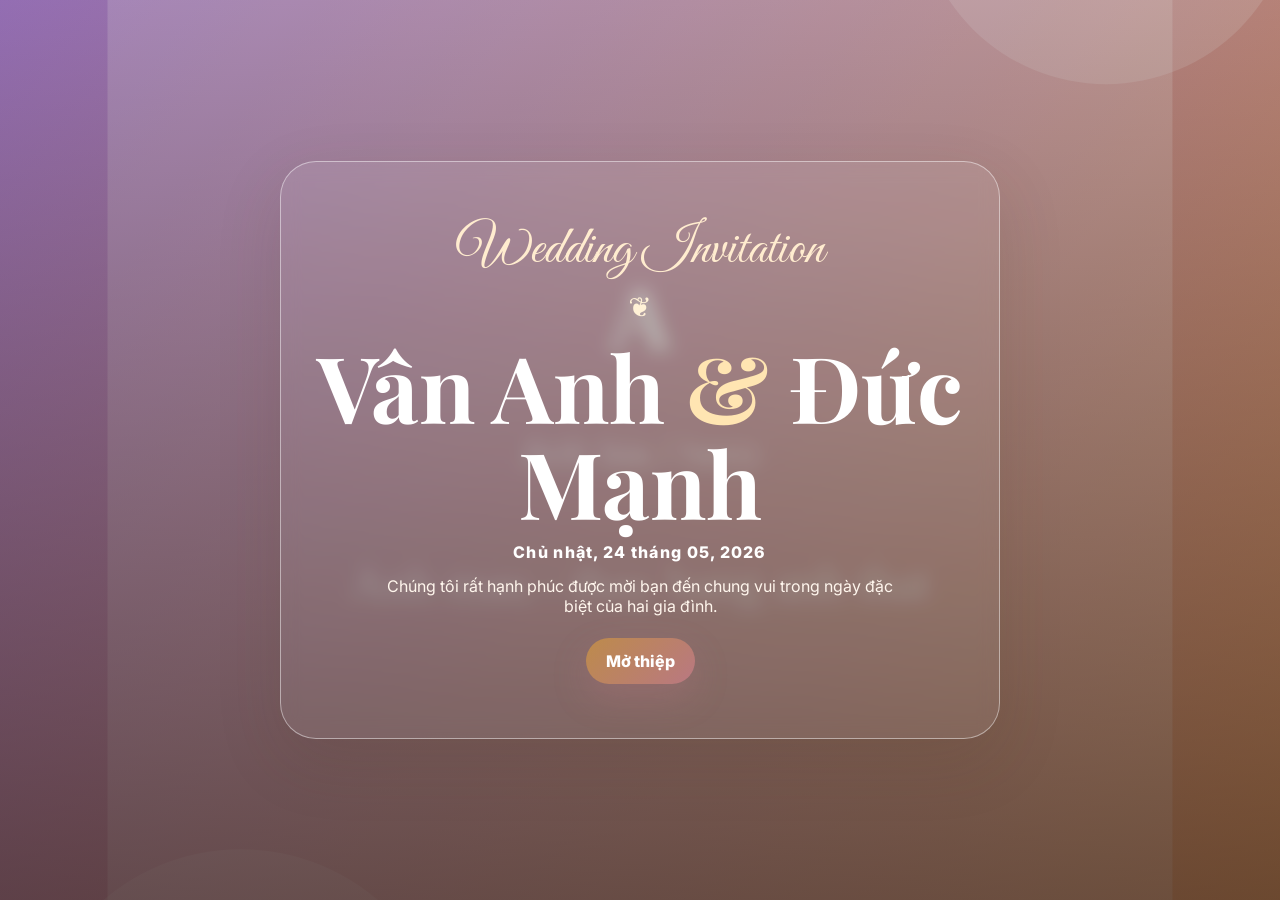
==== index.html @ 6064188f "first commit" ====
<!doctype html>
<html lang="vi">
<head>
  <meta charset="utf-8" />
  <meta name="viewport" content="width=device-width, initial-scale=1" />
  <title id="pageTitle">Thiệp Cưới</title>
  <meta id="pageDescription" name="description" content="Thiệp cưới online" />
  <link rel="stylesheet" href="assets/css/style.css" />
</head>
<body>
  <audio id="bgMusic" loop preload="auto">
    <source src="assets/audio/wedding-theme.wav" type="audio/wav" />
  </audio>

  <section id="cover" class="cover-screen">
    <img id="coverImage" class="cover-image" src="" alt="Ảnh bìa thiệp cưới" />
    <div class="cover-overlay"></div>
    <div class="cover-content">
      <p id="coverEyebrow" class="script-title">Wedding Invitation</p>
      <div class="ornament">❦</div>
      <h1><span id="coverBrideName"></span> <span class="amp">&amp;</span> <span id="coverGroomName"></span></h1>
      <p id="coverDate" class="date"></p>
      <p id="coverDescription" class="guest-line"></p>
      <button id="openInvite" class="primary-btn">Mở thiệp</button>
    </div>
  </section>

  <main id="mainContent" class="main-content hidden">
    <div class="floating-controls">
      <button id="musicToggle" class="round-btn" type="button" aria-label="Bật/tắt nhạc">♫</button>
      <button id="autoScrollToggle" class="round-btn" type="button" aria-label="Tự cuộn trang">⇣</button>
    </div>

    <section id="home" class="section hero panel-card">
      <p id="heroEyebrow" class="eyebrow">Wedding Invitation</p>
      <h2><span id="heroBrideName"></span> <span class="amp-inline">&amp;</span> <span id="heroGroomName"></span></h2>
      <p id="heroDate" class="hero-date"></p>
      <p id="heroDescription" class="hero-desc"></p>
      <div class="countdown">
        <div><strong id="days">0</strong><span>Ngày</span></div>
        <div><strong id="hours">0</strong><span>Giờ</span></div>
        <div><strong id="minutes">0</strong><span>Phút</span></div>
        <div><strong id="seconds">0</strong><span>Giây</span></div>
      </div>
      <a class="outline-btn" href="#story">Xem tiếp</a>
    </section>

    <section id="story" class="section two-col">
      <div class="photo-frame tall">
        <img id="coupleImage" src="" alt="Ảnh cô dâu chú rể" />
      </div>
      <div class="panel-card content-card">
        <p id="storyEyebrow" class="eyebrow"></p>
        <h3 id="storyTitle"></h3>
        <p id="storyIntro"></p>
        <div id="storyList" class="timeline"></div>
      </div>
    </section>

    <section id="invitation" class="section invitation panel-card">
      <p class="eyebrow">Together With Their Families</p>
      <h3>Lễ thành hôn</h3>
      <p>Chúng tôi trân trọng kính mời bạn đến tham dự lễ cưới và chung vui cùng gia đình.</p>
      <div id="eventSelector" class="event-selector"></div>
      <div id="inviteGrid" class="invite-grid"></div>
    </section>

    <section id="event" class="section">
      <div class="section-heading panel-card">
        <p id="eventEyebrow" class="eyebrow"></p>
        <h3 id="eventTitle"></h3>
      </div>
      <div id="eventGrid" class="event-grid"></div>
    </section>

    <section id="album" class="section">
      <div class="section-heading panel-card">
        <p id="albumEyebrow" class="eyebrow"></p>
        <h3 id="albumTitle"></h3>
      </div>
      <div id="albumGrid" class="album-grid"></div>
    </section>

    <section id="gift" class="section two-col reverse">
      <div class="panel-card content-card">
        <p id="giftEyebrow" class="eyebrow"></p>
        <h3 id="giftTitle"></h3>
        <p>Sự hiện diện và lời chúc của bạn là món quà quý giá nhất đối với chúng tôi.</p>
        <div id="bankBox" class="bank-box">
          <h4 id="bankTitle"></h4>
          <p><b>Ngân hàng:</b> <span id="bankName"></span></p>
          <p><b>Chủ tài khoản:</b> <span id="bankOwner"></span></p>
          <p><b>Số tài khoản:</b> <span id="bankAccount"></span></p>
          <button id="copyBank" class="primary-btn" type="button">Copy số tài khoản</button>
          <p id="copyMessage" class="small-message"></p>
        </div>
      </div>
      <div class="photo-frame">
        <img id="giftImage" src="" alt="Ảnh lời chúc" />
      </div>
    </section>

    <section id="rsvp" class="section">
      <div class="section-heading panel-card">
        <p class="eyebrow">RSVP</p>
        <h3>Xác nhận tham dự</h3>
      </div>
      <div class="rsvp-layout">
        <form id="rsvpForm" class="panel-card rsvp-form">
          <label>Họ tên<input name="name" required placeholder="Nhập tên của bạn" /></label>
          <label>Số khách<input name="guests" type="number" min="1" value="1" required /></label>
          <label>Bạn sẽ tham dự?
            <select name="status">
              <option value="Có tham dự">Có tham dự</option>
              <option value="Chưa chắc">Chưa chắc</option>
              <option value="Không tham dự">Không tham dự</option>
            </select>
          </label>
          <label>Lời chúc<textarea name="message" rows="4" placeholder="Gửi lời chúc đến cô dâu chú rể"></textarea></label>
          <button class="primary-btn" type="submit">Gửi xác nhận</button>
        </form>
        <div class="panel-card guest-box">
          <h4>Danh sách xác nhận local</h4>
          <ul id="guestList"></ul>
          <div class="button-row">
            <button id="exportRsvp" type="button" class="outline-btn">Tải RSVP JSON</button>
            <button id="clearRsvp" type="button" class="danger-btn">Xóa dữ liệu</button>
          </div>
        </div>
      </div>
    </section>

    <section id="thanks" class="section thanks">
      <div class="panel-card thanks-card">
        <img id="thanksImage" src="" alt="Ảnh cảm ơn" />
        <p class="eyebrow">Thank You</p>
        <h3 id="thanksTitle"></h3>
        <p id="thanksMessage"></p>
      </div>
    </section>
  </main>

  <dialog id="lightbox">
    <button id="closeLightbox" class="close-btn" type="button" aria-label="Đóng ảnh lớn">×</button>
    <img id="lightboxImage" alt="Ảnh xem lớn" />
  </dialog>

  <script src="assets/js/config.js"></script>
  <script src="assets/js/config-utils.js"></script>
  <script src="assets/js/app.js"></script>
</body>
</html>
---- assets/css/style.css ----
@import url("https://fonts.googleapis.com/css2?family=Great+Vibes&family=Playfair+Display:wght@500;600;700&family=Inter:wght@400;500;700;800&display=swap");

:root {
  --bg: #faf5ef;
  --paper: rgba(255, 252, 248, 0.86);
  --paper-strong: #fffdf9;
  --text: #4d362a;
  --muted: #8d6f60;
  --gold: #bd8b4b;
  --rose: #b97882;
  --border: rgba(189, 139, 75, 0.25);
  --shadow: 0 22px 66px rgba(79, 51, 34, 0.13);
}

* { box-sizing: border-box; }
html { scroll-behavior: smooth; }
body {
  margin: 0;
  font-family: Inter, system-ui, sans-serif;
  color: var(--text);
  background:
    linear-gradient(rgba(255, 250, 244, 0.4), rgba(255, 250, 244, 0.6)),
    url("../images/backgrounds/background1.svg") center / cover fixed no-repeat,
    var(--bg);
}
a { text-decoration: none; }
img { display: block; width: 100%; }
button, input, select, textarea { font: inherit; }
button { cursor: pointer; }
.hidden { display: none !important; }

.cover-screen {
  min-height: 100vh;
  position: relative;
  display: grid;
  place-items: center;
  overflow: hidden;
}
.cover-image {
  position: absolute;
  inset: 0;
  height: 100%;
  object-fit: cover;
  transform: scale(1.04);
}
.cover-overlay {
  position: absolute;
  inset: 0;
  background: linear-gradient(180deg, rgba(42, 24, 18, 0.18), rgba(42, 24, 18, 0.66));
}
.cover-content {
  position: relative;
  z-index: 2;
  width: min(720px, calc(100% - 32px));
  padding: 54px 28px;
  text-align: center;
  color: #fff;
  border: 1px solid rgba(255, 255, 255, 0.46);
  border-radius: 36px;
  background: rgba(255, 255, 255, 0.08);
  backdrop-filter: blur(9px);
  box-shadow: var(--shadow);
}
.script-title {
  font-family: "Great Vibes", cursive;
  font-size: clamp(34px, 7vw, 54px);
  margin: 0;
  color: #ffeccf;
}
.ornament { font-size: 28px; margin: 6px 0 14px; color: #fff1d6; }
.cover-content h1 {
  font-family: "Playfair Display", serif;
  font-size: clamp(42px, 9vw, 92px);
  line-height: 1.04;
  margin: 0 0 12px;
}
.cover-content h1 .amp, .hero h2 .amp-inline { color: #ffe5b2; }
.date { margin: 0 0 14px; font-weight: 800; letter-spacing: 0.08em; }
.guest-line { max-width: 520px; margin: 0 auto 22px; color: #fff6ed; }

.main-content { position: relative; padding-bottom: 40px; }
.section {
  position: relative;
  z-index: 1;
  width: min(1120px, calc(100% - 30px));
  margin: 0 auto;
  padding: 52px 0;
}
.panel-card {
  background: var(--paper);
  border: 1px solid var(--border);
  border-radius: 34px;
  box-shadow: var(--shadow);
  backdrop-filter: blur(6px);
}
.hero {
  margin-top: 22px;
  padding: 80px 30px;
  text-align: center;
  background:
    linear-gradient(rgba(255, 252, 248, 0.91), rgba(255, 252, 248, 0.87)),
    url("../images/backgrounds/section-wave.svg") center / cover no-repeat;
}
.eyebrow {
  margin: 0 0 10px;
  color: var(--gold);
  font-weight: 800;
  letter-spacing: 0.16em;
  text-transform: uppercase;
  font-size: 12px;
}
.hero h2, .content-card h3, .invitation h3, .section-heading h3, .thanks-card h3 {
  font-family: "Playfair Display", serif;
  font-size: clamp(34px, 6vw, 72px);
  line-height: 1.06;
  margin: 0 0 16px;
}
.hero h2 .amp-inline { color: var(--rose); }
.hero-date { font-weight: 800; letter-spacing: 0.14em; margin: 0 0 10px; }
.hero-desc { max-width: 720px; margin: 0 auto 24px; color: var(--muted); font-size: 18px; }
.countdown {
  display: grid;
  grid-template-columns: repeat(4, 1fr);
  gap: 12px;
  max-width: 720px;
  margin: 0 auto 22px;
}
.countdown div {
  border-radius: 22px;
  background: var(--paper-strong);
  padding: 18px 10px;
  border: 1px solid var(--border);
}
.countdown strong { display: block; font-size: 34px; color: var(--rose); }
.countdown span { font-size: 12px; font-weight: 800; color: var(--muted); letter-spacing: 0.08em; }

.primary-btn, .outline-btn, .danger-btn, .round-btn {
  border: 0;
  border-radius: 999px;
  padding: 13px 20px;
  font-weight: 800;
  display: inline-flex;
  align-items: center;
  justify-content: center;
  transition: transform 0.18s ease, box-shadow 0.18s ease, background 0.18s ease;
  color: inherit;
}
.primary-btn {
  background: linear-gradient(135deg, var(--gold), var(--rose));
  color: #fff;
  box-shadow: 0 14px 34px rgba(185, 120, 130, 0.28);
}
.outline-btn { background: #fff; border: 1px solid var(--border); color: var(--text); }
.danger-btn { background: #8f2041; color: #fff; }
.primary-btn:hover, .outline-btn:hover, .danger-btn:hover, .round-btn:hover { transform: translateY(-2px); }

.floating-controls {
  position: fixed;
  right: 18px;
  bottom: 22px;
  z-index: 20;
  display: grid;
  gap: 10px;
}
.round-btn {
  width: 52px;
  height: 52px;
  padding: 0;
  background: rgba(255, 255, 255, 0.92);
  border: 1px solid var(--border);
  box-shadow: var(--shadow);
  font-size: 22px;
  color: var(--text);
}
.round-btn.active { background: linear-gradient(135deg, var(--gold), var(--rose)); color: white; }

.two-col {
  display: grid;
  grid-template-columns: 1fr 1fr;
  gap: 24px;
  align-items: center;
}
.two-col.reverse .photo-frame { order: 2; }
.two-col.reverse .content-card { order: 1; }
.photo-frame img {
  border-radius: 32px;
  box-shadow: var(--shadow);
}
.photo-frame.tall img { min-height: 640px; object-fit: cover; }
.content-card { padding: 34px; }
.content-card p { color: var(--muted); }
.timeline { display: grid; gap: 12px; margin-top: 18px; }
.timeline article {
  display: grid;
  grid-template-columns: 70px 1fr;
  gap: 10px;
  align-items: start;
  padding: 14px 16px;
  border-radius: 20px;
  background: rgba(255, 255, 255, 0.56);
  border: 1px solid var(--border);
}
.timeline span { color: var(--rose); font-weight: 900; }

.invitation {
  padding: 36px;
  text-align: center;
}
.event-selector {
  display: flex;
  flex-wrap: wrap;
  justify-content: center;
  gap: 10px;
  margin-top: 20px;
}
.event-selector-btn {
  border: 1px solid var(--border);
  border-radius: 999px;
  padding: 11px 18px;
  background: rgba(255, 255, 255, 0.72);
  color: var(--text);
  font-weight: 800;
  transition: transform 0.18s ease, box-shadow 0.18s ease, background 0.18s ease, color 0.18s ease;
}
.event-selector-btn.active {
  background: linear-gradient(135deg, var(--gold), var(--rose));
  color: #fff;
  box-shadow: 0 14px 34px rgba(185, 120, 130, 0.22);
}
.event-selector-btn:hover { transform: translateY(-2px); }
.invite-grid {
  display: grid;
  grid-template-columns: 1fr 1fr;
  gap: 14px;
  margin-top: 20px;
}
.invite-grid > div {
  padding: 18px;
  border-radius: 24px;
  background: rgba(255, 255, 255, 0.56);
  border: 1px solid var(--border);
}
.invite-grid span {
  display: block;
  color: var(--gold);
  font-size: 12px;
  text-transform: uppercase;
  font-weight: 800;
  letter-spacing: 0.12em;
  margin-bottom: 8px;
}
.section-heading {
  max-width: 760px;
  margin: 0 auto 20px;
  padding: 32px;
  text-align: center;
}

.event-grid {
  display: grid;
  grid-template-columns: 1fr;
  gap: 18px;
  max-width: 760px;
  margin: 0 auto;
}
.event-card {
  overflow: hidden;
  border-radius: 30px;
  background: var(--paper);
  border: 1px solid var(--border);
  box-shadow: var(--shadow);
}
.event-card img { aspect-ratio: 4 / 3; object-fit: cover; }
.event-card > div { padding: 20px; }
.badge {
  display: inline-flex;
  padding: 6px 12px;
  border-radius: 999px;
  background: rgba(189, 139, 75, 0.12);
  color: var(--gold);
  font-weight: 800;
  font-size: 12px;
  margin-bottom: 10px;
}
.event-card h4, .guest-box h4 {
  font-size: 26px;
  font-family: "Playfair Display", serif;
  margin: 0 0 12px;
}

.album-grid {
  display: grid;
  grid-template-columns: 1fr 1fr 1fr;
  grid-auto-rows: 250px;
  gap: 14px;
}
.album-item {
  border: 0;
  padding: 0;
  overflow: hidden;
  border-radius: 28px;
  box-shadow: var(--shadow);
  background: transparent;
}
.album-item img {
  height: 100%;
  object-fit: cover;
  transition: transform 0.25s ease;
}
.album-item:hover img { transform: scale(1.06); }
.album-item.portrait { grid-row: span 2; }
.album-item.landscape { grid-column: span 2; }
.album-item.tall { grid-row: span 2; }

.bank-box {
  padding: 20px;
  border-radius: 24px;
  background: rgba(255, 255, 255, 0.58);
  border: 1px solid var(--border);
}
.small-message { min-height: 20px; color: var(--rose); font-weight: 800; }

.rsvp-layout {
  display: grid;
  grid-template-columns: 1fr 1fr;
  gap: 18px;
}
.rsvp-form, .guest-box { padding: 28px; }
.rsvp-form { display: grid; gap: 14px; text-align: left; }
.rsvp-form label { display: grid; gap: 8px; font-weight: 800; }
input, select, textarea {
  width: 100%;
  border: 1px solid var(--border);
  border-radius: 16px;
  padding: 13px 14px;
  background: #fff;
  color: var(--text);
  outline: none;
}
textarea { resize: vertical; }
input:focus, select:focus, textarea:focus {
  border-color: var(--gold);
  box-shadow: 0 0 0 4px rgba(189, 139, 75, 0.12);
}
.button-row { display: flex; gap: 10px; flex-wrap: wrap; margin-top: 14px; }
#guestList { padding-left: 18px; max-height: 300px; overflow: auto; }
#guestList li { margin-bottom: 10px; }

.thanks-card {
  padding: 28px;
  max-width: 780px;
  margin: 0 auto;
  text-align: center;
}
.thanks-card img {
  max-width: 520px;
  margin: 0 auto 20px;
  border-radius: 28px;
  box-shadow: var(--shadow);
}

dialog {
  border: 0;
  border-radius: 28px;
  padding: 12px;
  width: min(920px, calc(100% - 24px));
  background: rgba(255, 252, 248, 0.96);
}
dialog::backdrop { background: rgba(40, 23, 18, 0.8); }
.close-btn {
  position: absolute;
  top: 16px;
  right: 16px;
  width: 44px;
  height: 44px;
  border: 0;
  border-radius: 50%;
  background: #fff;
  box-shadow: var(--shadow);
  font-size: 28px;
  line-height: 1;
}
#lightboxImage { max-height: 82vh; border-radius: 20px; object-fit: contain; }

@media (max-width: 900px) {
  .countdown, .event-grid, .rsvp-layout, .invite-grid, .two-col { grid-template-columns: 1fr; }
  .album-grid { grid-template-columns: 1fr 1fr; grid-auto-rows: 180px; }
  .album-item.landscape { grid-column: span 1; }
}
@media (max-width: 640px) {
  .cover-content { padding: 40px 20px; }
  .section { width: min(1120px, calc(100% - 18px)); padding: 34px 0; }
  .hero { padding: 52px 18px; }
  .content-card, .rsvp-form, .guest-box, .section-heading, .invitation { padding: 22px; }
  .countdown { grid-template-columns: 1fr 1fr; }
  .album-grid { grid-template-columns: 1fr; grid-auto-rows: 220px; }
  .album-item.portrait, .album-item.tall, .album-item.landscape { grid-row: span 1; grid-column: span 1; }
  .floating-controls { right: 10px; bottom: 14px; }
}

.timeline strong { display:block; margin-bottom:4px; font-size:16px; color: var(--text); }
.bank-box h4 { margin: 0 0 14px; font-family: "Playfair Display", serif; font-size: 26px; }
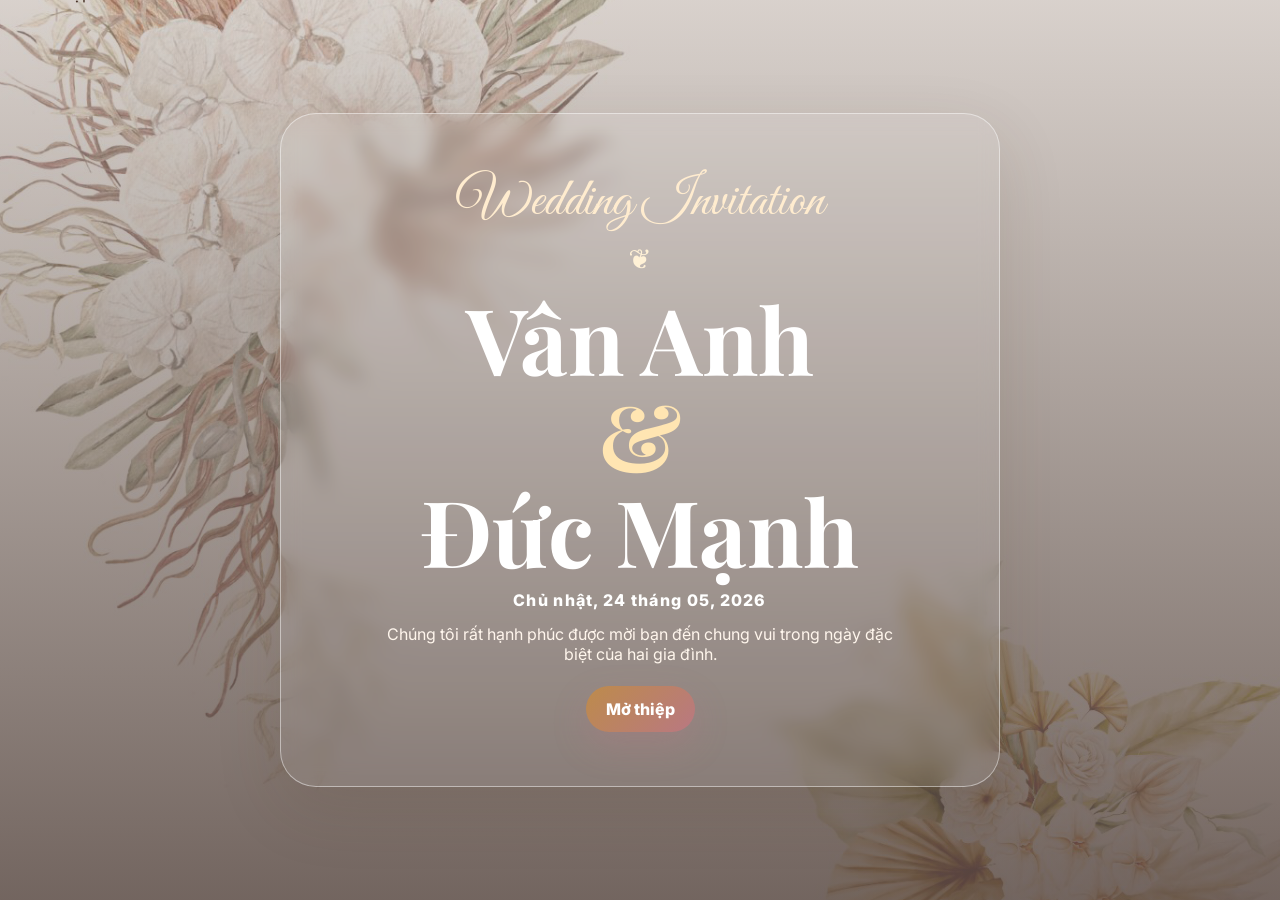
==== commit 78422ab0: "fix UI, remove image not in use" ====
--- a/index.html
+++ b/index.html
@@ -18,7 +18,11 @@
     <div class="cover-content">
       <p id="coverEyebrow" class="script-title">Wedding Invitation</p>
       <div class="ornament">❦</div>
-      <h1><span id="coverBrideName"></span> <span class="amp">&amp;</span> <span id="coverGroomName"></span></h1>
+      <h1 class="cover-names">
+        <span id="coverBrideName"></span>
+        <span class="amp">&amp;</span>
+        <span id="coverGroomName"></span>
+      </h1>
       <p id="coverDate" class="date"></p>
       <p id="coverDescription" class="guest-line"></p>
       <button id="openInvite" class="primary-btn">Mở thiệp</button>
--- a/assets/css/style.css
+++ b/assets/css/style.css
@@ -29,6 +29,9 @@
 button { cursor: pointer; }
 .hidden { display: none !important; }
 
+.cover-names span {
+  display: block;
+}
 .cover-screen {
   min-height: 100vh;
   position: relative;
@@ -98,7 +101,7 @@
   padding: 80px 30px;
   text-align: center;
   background:
-    linear-gradient(rgba(255, 252, 248, 0.91), rgba(255, 252, 248, 0.87)),
+    linear-gradient(rgba(255, 252, 248, 0.5), rgba(255, 252, 248, 0.7)),
     url("../images/backgrounds/section-wave.svg") center / cover no-repeat;
 }
 .eyebrow {
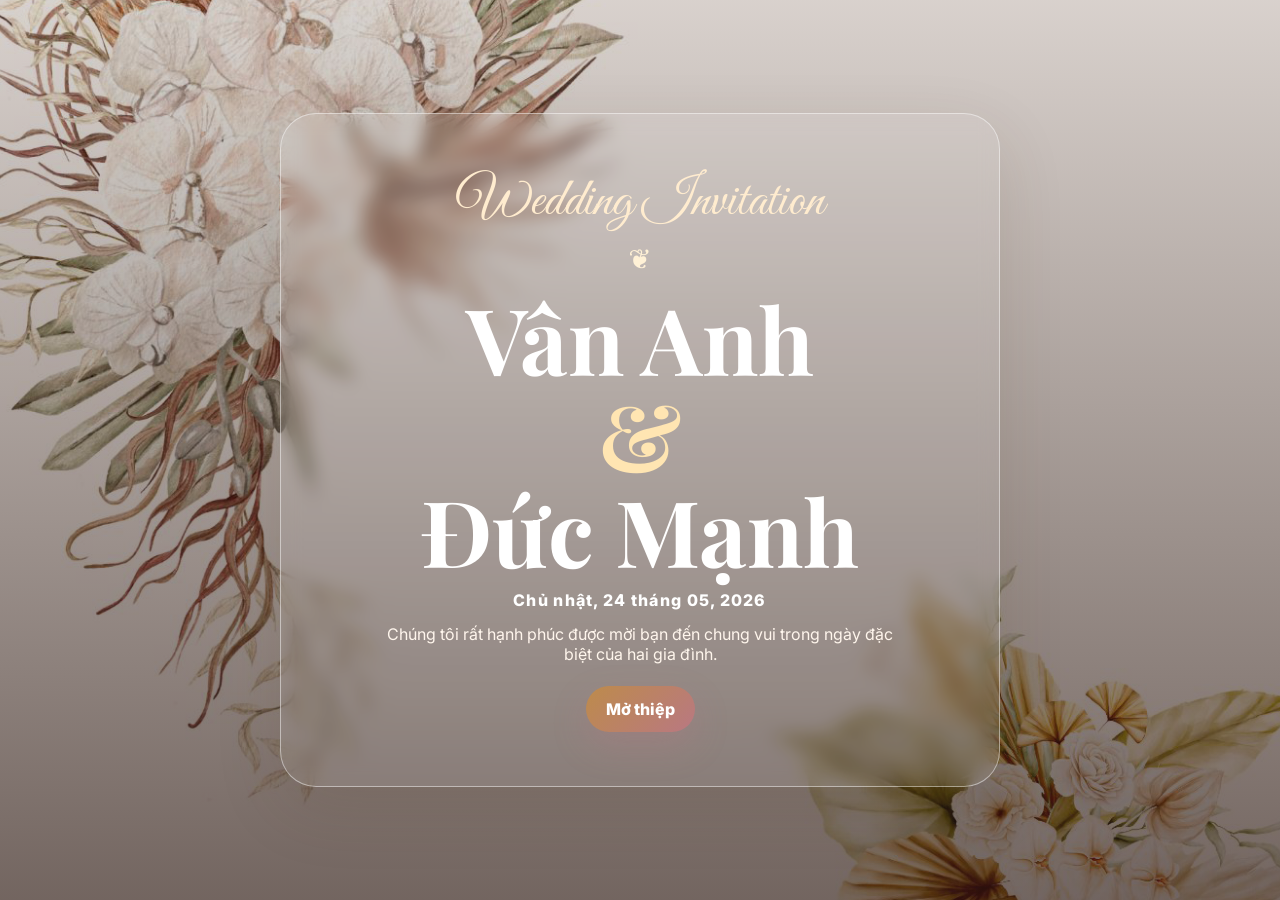
==== commit 743891d3: "final 1: fix UI show timelapse, show image, remove story" ====
--- a/index.html
+++ b/index.html
@@ -9,7 +9,7 @@
 </head>
 <body>
   <audio id="bgMusic" loop preload="auto">
-    <source src="assets/audio/wedding-theme.wav" type="audio/wav" />
+    <source src="assets/audio/Bruno Mars - Marry You (Official Lyric Video).mp3" type="audio/mpeg" />
   </audio>
 
   <section id="cover" class="cover-screen">
@@ -53,20 +53,14 @@
       <div class="photo-frame tall">
         <img id="coupleImage" src="" alt="Ảnh cô dâu chú rể" />
       </div>
-      <div class="panel-card content-card">
-        <p id="storyEyebrow" class="eyebrow"></p>
-        <h3 id="storyTitle"></h3>
-        <p id="storyIntro"></p>
-        <div id="storyList" class="timeline"></div>
+      <div id="invitation" class="panel-card content-card invitation-side">
+        <p class="eyebrow">Together With Their Families</p>
+        <h3>Lễ thành hôn</h3>
+        <p>Chúng tôi trân trọng kính mời bạn đến tham dự lễ cưới và chung vui cùng gia đình.</p>
+
+        <div id="eventSelector" class="event-selector"></div>
+        <div id="inviteGrid" class="invite-grid"></div>
       </div>
-    </section>
-
-    <section id="invitation" class="section invitation panel-card">
-      <p class="eyebrow">Together With Their Families</p>
-      <h3>Lễ thành hôn</h3>
-      <p>Chúng tôi trân trọng kính mời bạn đến tham dự lễ cưới và chung vui cùng gia đình.</p>
-      <div id="eventSelector" class="event-selector"></div>
-      <div id="inviteGrid" class="invite-grid"></div>
     </section>
 
     <section id="event" class="section">
@@ -136,7 +130,6 @@
 
     <section id="thanks" class="section thanks">
       <div class="panel-card thanks-card">
-        <img id="thanksImage" src="" alt="Ảnh cảm ơn" />
         <p class="eyebrow">Thank You</p>
         <h3 id="thanksTitle"></h3>
         <p id="thanksMessage"></p>
@@ -150,7 +143,6 @@
   </dialog>
 
   <script src="assets/js/config.js"></script>
-  <script src="assets/js/config-utils.js"></script>
   <script src="assets/js/app.js"></script>
 </body>
 </html>
--- a/assets/css/style.css
+++ b/assets/css/style.css
@@ -181,13 +181,33 @@
   display: grid;
   grid-template-columns: 1fr 1fr;
   gap: 24px;
-  align-items: center;
+  align-items: stretch;
 }
 .two-col.reverse .photo-frame { order: 2; }
 .two-col.reverse .content-card { order: 1; }
 .photo-frame img {
   border-radius: 32px;
   box-shadow: var(--shadow);
+}
+#story {
+  align-items: stretch;
+}
+
+#story .photo-frame,
+#story .invitation-side {
+  min-height: 640px;
+}
+
+#story .photo-frame img {
+  height: 100%;
+  min-height: 640px;
+  object-fit: cover;
+}
+
+#story .invitation-side {
+  display: flex;
+  flex-direction: column;
+  justify-content: center;
 }
 .photo-frame.tall img { min-height: 640px; object-fit: cover; }
 .content-card { padding: 34px; }
@@ -209,6 +229,18 @@
   padding: 36px;
   text-align: center;
 }
+.invitation-side {
+  text-align: center;
+}
+
+.invitation-side .event-selector {
+  justify-content: center;
+}
+
+.invitation-side .invite-grid {
+  grid-template-columns: 1fr;
+}
+
 .event-selector {
   display: flex;
   flex-wrap: wrap;
@@ -293,10 +325,12 @@
 
 .album-grid {
   display: grid;
-  grid-template-columns: 1fr 1fr 1fr;
-  grid-auto-rows: 250px;
+  grid-template-columns: 1fr 1.5fr;
+  grid-auto-rows: 280px;
   gap: 14px;
-}
+  grid-auto-flow: dense;
+}
+
 .album-item {
   border: 0;
   padding: 0;
@@ -305,15 +339,69 @@
   box-shadow: var(--shadow);
   background: transparent;
 }
+
 .album-item img {
+  width: 100%;
   height: 100%;
   object-fit: cover;
   transition: transform 0.25s ease;
 }
-.album-item:hover img { transform: scale(1.06); }
-.album-item.portrait { grid-row: span 2; }
-.album-item.landscape { grid-column: span 2; }
-.album-item.tall { grid-row: span 2; }
+
+.album-item:hover img {
+  transform: scale(1.06);
+}
+
+.album-item:nth-child(6n + 1) {
+  grid-column: 1;
+  grid-row: span 2;
+}
+
+.album-item:nth-child(6n + 2) {
+  grid-column: 2;
+  grid-row: span 1;
+}
+
+.album-item:nth-child(6n + 3) {
+  grid-column: 2;
+  grid-row: span 1;
+}
+
+.album-item:nth-child(6n + 4) {
+  grid-column: 1;
+  grid-row: span 1;
+}
+
+.album-item:nth-child(6n + 5) {
+  grid-column: 1;
+  grid-row: span 1;
+}
+
+.album-item:nth-child(6n + 6) {
+  grid-column: 2;
+  grid-row: span 2;
+}
+
+@media (max-width: 640px) {
+  .album-grid {
+    grid-template-columns: 1fr;
+    grid-auto-rows: auto;
+  }
+
+  .album-item:nth-child(n) {
+    grid-column: auto;
+    grid-row: auto;
+  }
+
+  .album-item {
+    aspect-ratio: 2 / 3;
+  }
+
+  .album-item img {
+    width: 100%;
+    height: 100%;
+    object-fit: cover;
+  }
+}
 
 .bank-box {
   padding: 20px;
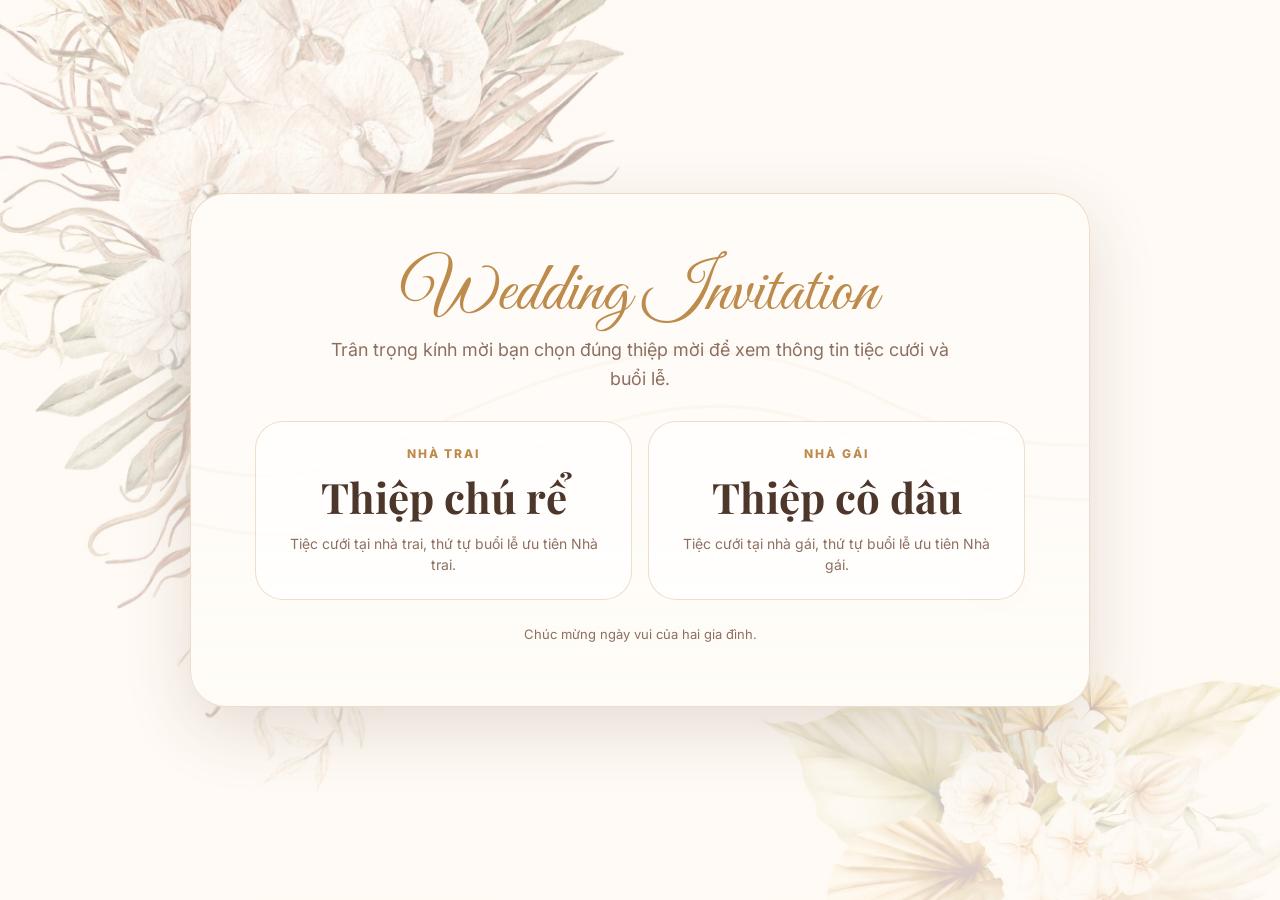
==== commit 4cd2bd7a: "using shared resource for bride and groom" ====
--- a/index.html
+++ b/index.html
@@ -1,148 +1,179 @@
 <!doctype html>
 <html lang="vi">
 <head>
+  <link rel="icon" type="image/png" href="assets/images/icon/heart.png">
   <meta charset="utf-8" />
   <meta name="viewport" content="width=device-width, initial-scale=1" />
-  <title id="pageTitle">Thiệp Cưới</title>
-  <meta id="pageDescription" name="description" content="Thiệp cưới online" />
-  <link rel="stylesheet" href="assets/css/style.css" />
+  <title>Thiệp Cưới - Đức Mạnh & Vân Anh</title>
+  <meta name="description" content="Chọn thiệp cưới Nhà trai hoặc Nhà gái." />
+  <link rel="icon" type="image/png" href="assets/images/favicon.png?v=20260509e" />
+  <style>
+    @import url("https://fonts.googleapis.com/css2?family=Great+Vibes&family=Playfair+Display:wght@600;700&family=Inter:wght@400;600;800&display=swap");
+
+    :root {
+      --paper: rgba(255, 252, 248, 0.9);
+      --text: #4d362a;
+      --muted: #8d6f60;
+      --gold: #bd8b4b;
+      --rose: #b97882;
+      --border: rgba(189, 139, 75, 0.28);
+      --shadow: 0 22px 66px rgba(79, 51, 34, 0.15);
+    }
+
+    * {
+      box-sizing: border-box;
+    }
+
+    body {
+      margin: 0;
+      min-height: 100vh;
+      font-family: Inter, system-ui, sans-serif;
+      color: var(--text);
+      display: grid;
+      place-items: center;
+      padding: 24px;
+      background:
+        linear-gradient(rgba(255, 250, 244, 0.58), rgba(255, 250, 244, 0.82)),
+        url("assets/images/backgrounds/background1.svg") center / cover fixed no-repeat,
+        #faf5ef;
+    }
+
+    .shell {
+      width: min(900px, 100%);
+      text-align: center;
+      background:
+        linear-gradient(rgba(255, 252, 248, 0.86), rgba(255, 252, 248, 0.92)),
+        url("assets/images/backgrounds/section-wave.svg") center / cover no-repeat;
+      border: 1px solid var(--border);
+      border-radius: 36px;
+      padding: clamp(32px, 6vw, 64px);
+      box-shadow: var(--shadow);
+      backdrop-filter: blur(8px);
+    }
+
+    .script {
+      font-family: "Great Vibes", cursive;
+      font-size: clamp(38px, 8vw, 70px);
+      color: var(--gold);
+      margin: 0 0 8px;
+      line-height: 1;
+    }
+
+    h1 {
+      font-family: "Playfair Display", Georgia, serif;
+      font-size: clamp(42px, 9vw, 88px);
+      line-height: 1.04;
+      margin: 0 0 16px;
+      color: var(--text);
+    }
+
+    .amp {
+      color: var(--rose);
+    }
+
+    .desc {
+      margin: 0 auto 28px;
+      max-width: 650px;
+      color: var(--muted);
+      font-size: 18px;
+      line-height: 1.6;
+    }
+
+    .actions {
+      display: grid;
+      grid-template-columns: 1fr 1fr;
+      gap: 16px;
+      margin-top: 26px;
+    }
+
+    .card-link {
+      display: grid;
+      gap: 8px;
+      align-content: center;
+      min-height: 150px;
+      text-decoration: none;
+      color: var(--text);
+      background: rgba(255, 255, 255, 0.72);
+      border: 1px solid var(--border);
+      border-radius: 28px;
+      padding: 24px;
+      transition: transform 0.18s ease, box-shadow 0.18s ease, background 0.18s ease;
+    }
+
+    .card-link:hover {
+      transform: translateY(-3px);
+      box-shadow: 0 18px 42px rgba(79, 51, 34, 0.14);
+      background: rgba(255, 255, 255, 0.92);
+    }
+
+    .label {
+      font-size: 12px;
+      color: var(--gold);
+      text-transform: uppercase;
+      letter-spacing: 0.16em;
+      font-weight: 800;
+    }
+
+    .title {
+      font-family: "Playfair Display", Georgia, serif;
+      font-size: clamp(28px, 4vw, 42px);
+      font-weight: 700;
+    }
+
+    .hint {
+      color: var(--muted);
+      font-size: 14px;
+      line-height: 1.5;
+    }
+
+    footer {
+      margin-top: 26px;
+      color: var(--muted);
+      font-size: 13px;
+    }
+
+    @media (max-width: 680px) {
+      body {
+        padding: 14px;
+      }
+
+      .shell {
+        padding: 34px 18px;
+        border-radius: 28px;
+      }
+
+      .actions {
+        grid-template-columns: 1fr;
+      }
+
+      .card-link {
+        min-height: 128px;
+      }
+    }
+  </style>
 </head>
 <body>
-  <audio id="bgMusic" loop preload="auto">
-    <source src="assets/audio/Bruno Mars - Marry You (Official Lyric Video).mp3" type="audio/mpeg" />
-  </audio>
+  <main class="shell">
+    <p class="script">Wedding Invitation</p>
+    <p class="desc">
+      Trân trọng kính mời bạn chọn đúng thiệp mời để xem thông tin tiệc cưới và buổi lễ.
+    </p>
 
-  <section id="cover" class="cover-screen">
-    <img id="coverImage" class="cover-image" src="" alt="Ảnh bìa thiệp cưới" />
-    <div class="cover-overlay"></div>
-    <div class="cover-content">
-      <p id="coverEyebrow" class="script-title">Wedding Invitation</p>
-      <div class="ornament">❦</div>
-      <h1 class="cover-names">
-        <span id="coverBrideName"></span>
-        <span class="amp">&amp;</span>
-        <span id="coverGroomName"></span>
-      </h1>
-      <p id="coverDate" class="date"></p>
-      <p id="coverDescription" class="guest-line"></p>
-      <button id="openInvite" class="primary-btn">Mở thiệp</button>
-    </div>
-  </section>
+    <div class="actions">
+      <a class="card-link" href="Groom/">
+        <span class="label">Nhà trai</span>
+        <span class="title">Thiệp chú rể</span>
+        <span class="hint">Tiệc cưới tại nhà trai, thứ tự buổi lễ ưu tiên Nhà trai.</span>
+      </a>
 
-  <main id="mainContent" class="main-content hidden">
-    <div class="floating-controls">
-      <button id="musicToggle" class="round-btn" type="button" aria-label="Bật/tắt nhạc">♫</button>
-      <button id="autoScrollToggle" class="round-btn" type="button" aria-label="Tự cuộn trang">⇣</button>
+      <a class="card-link" href="Bride/">
+        <span class="label">Nhà gái</span>
+        <span class="title">Thiệp cô dâu</span>
+        <span class="hint">Tiệc cưới tại nhà gái, thứ tự buổi lễ ưu tiên Nhà gái.</span>
+      </a>
     </div>
 
-    <section id="home" class="section hero panel-card">
-      <p id="heroEyebrow" class="eyebrow">Wedding Invitation</p>
-      <h2><span id="heroBrideName"></span> <span class="amp-inline">&amp;</span> <span id="heroGroomName"></span></h2>
-      <p id="heroDate" class="hero-date"></p>
-      <p id="heroDescription" class="hero-desc"></p>
-      <div class="countdown">
-        <div><strong id="days">0</strong><span>Ngày</span></div>
-        <div><strong id="hours">0</strong><span>Giờ</span></div>
-        <div><strong id="minutes">0</strong><span>Phút</span></div>
-        <div><strong id="seconds">0</strong><span>Giây</span></div>
-      </div>
-      <a class="outline-btn" href="#story">Xem tiếp</a>
-    </section>
-
-    <section id="story" class="section two-col">
-      <div class="photo-frame tall">
-        <img id="coupleImage" src="" alt="Ảnh cô dâu chú rể" />
-      </div>
-      <div id="invitation" class="panel-card content-card invitation-side">
-        <p class="eyebrow">Together With Their Families</p>
-        <h3>Lễ thành hôn</h3>
-        <p>Chúng tôi trân trọng kính mời bạn đến tham dự lễ cưới và chung vui cùng gia đình.</p>
-
-        <div id="eventSelector" class="event-selector"></div>
-        <div id="inviteGrid" class="invite-grid"></div>
-      </div>
-    </section>
-
-    <section id="event" class="section">
-      <div class="section-heading panel-card">
-        <p id="eventEyebrow" class="eyebrow"></p>
-        <h3 id="eventTitle"></h3>
-      </div>
-      <div id="eventGrid" class="event-grid"></div>
-    </section>
-
-    <section id="album" class="section">
-      <div class="section-heading panel-card">
-        <p id="albumEyebrow" class="eyebrow"></p>
-        <h3 id="albumTitle"></h3>
-      </div>
-      <div id="albumGrid" class="album-grid"></div>
-    </section>
-
-    <section id="gift" class="section two-col reverse">
-      <div class="panel-card content-card">
-        <p id="giftEyebrow" class="eyebrow"></p>
-        <h3 id="giftTitle"></h3>
-        <p>Sự hiện diện và lời chúc của bạn là món quà quý giá nhất đối với chúng tôi.</p>
-        <div id="bankBox" class="bank-box">
-          <h4 id="bankTitle"></h4>
-          <p><b>Ngân hàng:</b> <span id="bankName"></span></p>
-          <p><b>Chủ tài khoản:</b> <span id="bankOwner"></span></p>
-          <p><b>Số tài khoản:</b> <span id="bankAccount"></span></p>
-          <button id="copyBank" class="primary-btn" type="button">Copy số tài khoản</button>
-          <p id="copyMessage" class="small-message"></p>
-        </div>
-      </div>
-      <div class="photo-frame">
-        <img id="giftImage" src="" alt="Ảnh lời chúc" />
-      </div>
-    </section>
-
-    <section id="rsvp" class="section">
-      <div class="section-heading panel-card">
-        <p class="eyebrow">RSVP</p>
-        <h3>Xác nhận tham dự</h3>
-      </div>
-      <div class="rsvp-layout">
-        <form id="rsvpForm" class="panel-card rsvp-form">
-          <label>Họ tên<input name="name" required placeholder="Nhập tên của bạn" /></label>
-          <label>Số khách<input name="guests" type="number" min="1" value="1" required /></label>
-          <label>Bạn sẽ tham dự?
-            <select name="status">
-              <option value="Có tham dự">Có tham dự</option>
-              <option value="Chưa chắc">Chưa chắc</option>
-              <option value="Không tham dự">Không tham dự</option>
-            </select>
-          </label>
-          <label>Lời chúc<textarea name="message" rows="4" placeholder="Gửi lời chúc đến cô dâu chú rể"></textarea></label>
-          <button class="primary-btn" type="submit">Gửi xác nhận</button>
-        </form>
-        <div class="panel-card guest-box">
-          <h4>Danh sách xác nhận local</h4>
-          <ul id="guestList"></ul>
-          <div class="button-row">
-            <button id="exportRsvp" type="button" class="outline-btn">Tải RSVP JSON</button>
-            <button id="clearRsvp" type="button" class="danger-btn">Xóa dữ liệu</button>
-          </div>
-        </div>
-      </div>
-    </section>
-
-    <section id="thanks" class="section thanks">
-      <div class="panel-card thanks-card">
-        <p class="eyebrow">Thank You</p>
-        <h3 id="thanksTitle"></h3>
-        <p id="thanksMessage"></p>
-      </div>
-    </section>
+    <footer>Chúc mừng ngày vui của hai gia đình.</footer>
   </main>
-
-  <dialog id="lightbox">
-    <button id="closeLightbox" class="close-btn" type="button" aria-label="Đóng ảnh lớn">×</button>
-    <img id="lightboxImage" alt="Ảnh xem lớn" />
-  </dialog>
-
-  <script src="assets/js/config.js"></script>
-  <script src="assets/js/app.js"></script>
 </body>
 </html>
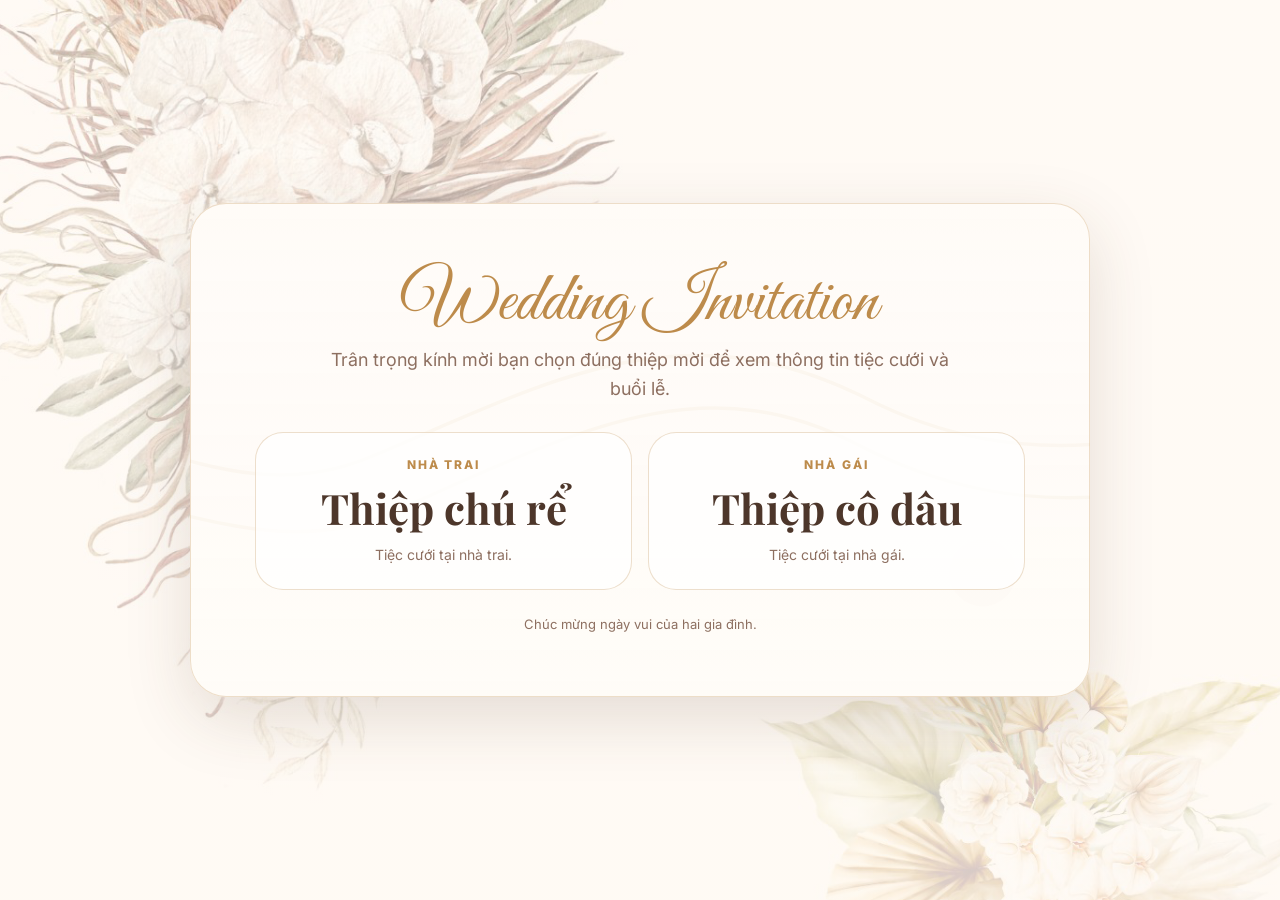
==== commit 9487025b: "final v1" ====
--- a/index.html
+++ b/index.html
@@ -163,13 +163,13 @@
       <a class="card-link" href="Groom/">
         <span class="label">Nhà trai</span>
         <span class="title">Thiệp chú rể</span>
-        <span class="hint">Tiệc cưới tại nhà trai, thứ tự buổi lễ ưu tiên Nhà trai.</span>
+        <span class="hint">Tiệc cưới tại nhà trai.</span>
       </a>
 
       <a class="card-link" href="Bride/">
         <span class="label">Nhà gái</span>
         <span class="title">Thiệp cô dâu</span>
-        <span class="hint">Tiệc cưới tại nhà gái, thứ tự buổi lễ ưu tiên Nhà gái.</span>
+        <span class="hint">Tiệc cưới tại nhà gái.</span>
       </a>
     </div>
 
